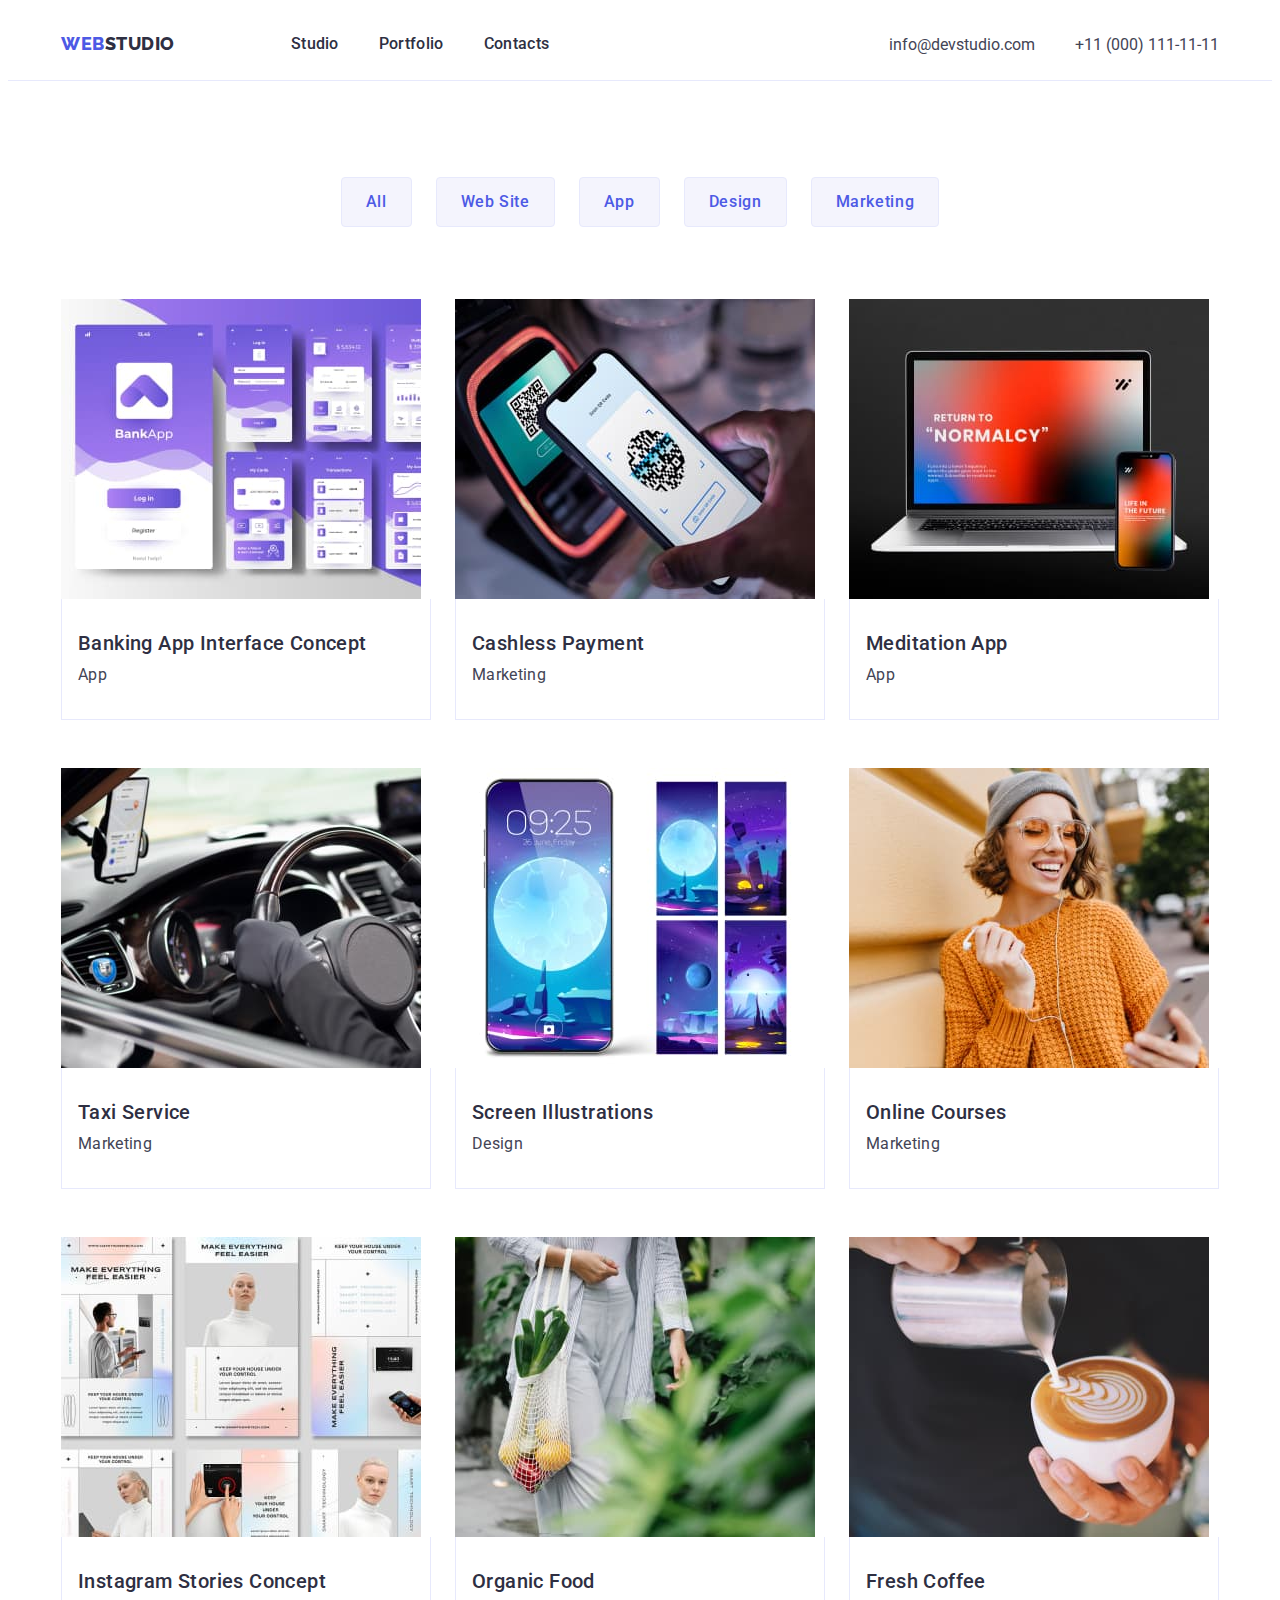
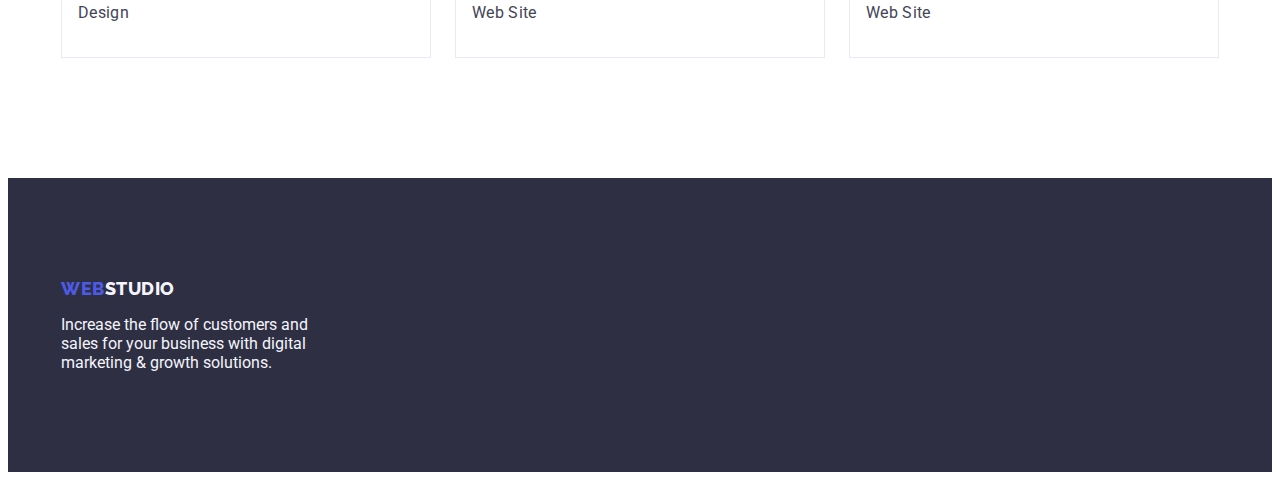
==== portfolio.html @ 4bffc785 "Initial commit" ====
<!DOCTYPE html>
<html lang="en">
  <head>
    <meta charset="UTF-8" />
    <meta name="viewport" content="width=device-width, initial-scale=1.0" />
    <title>Portfolio</title>
    <link
      rel="stylesheet"
      href="https://cdnjs.cloudflare.com/ajax/libs/modern-normalize/2.0.0/modern-normalize.min.css"
      integrity="sha512-4xo8blKMVCiXpTaLzQSLSw3KFOVPWhm/TRtuPVc4WG6kUgjH6J03IBuG7JZPkcWMxJ5huwaBpOpnwYElP/m6wg=="
      crossorigin="anonymous"
      referrerpolicy="no-referrer"
    />
    <link rel="preconnect" href="https://fonts.googleapis.com" />
    <link rel="preconnect" href="https://fonts.gstatic.com" crossorigin />
    <link
      href="https://fonts.googleapis.com/css2?family=Raleway:wght@800&family=Roboto:wght@400;500;700;900&display=swap"
      rel="stylesheet"
    />
    <link rel="stylesheet" href="./css/styles.css" />
  </head>
  <body>
    <header class="border">
      <div class="header-container container">
        <nav class="flex-header">
          <a href="./index.html" class="logo link"
            >Web<span class="logo-studio-header">Studio</span></a
          >
          <ul class="list flex-header">
            <li>
              <a href="./index.html" class="navigation link">Studio</a>
            </li>
            <li>
              <a href="./portfolio.html" class="navigation link">Portfolio</a>
            </li>
            <li><a href="" class="navigation link">Contacts</a></li>
          </ul>
        </nav>
        <address class="address">
          <ul class="list flex-header">
            <li>
              <a href="mailto:info@devstudio.com" class="link-address link"
                >info@devstudio.com</a
              >
            </li>
            <li>
              <a href="tel:+110001111111" class="link-address link"
                >+11 (000) 111-11-11</a
              >
            </li>
          </ul>
        </address>
      </div>
    </header>

    <main>
      <section class="projects">
        <div class="container">
          <h1 class="visually-hidden">Portfolio</h1>
          <!-- Navigation`s buttons -->
          <ul class="list btn-nav-flex">
            <li><button type="button" class="button-portfolio">All</button></li>
            <li>
              <button type="button" class="button-portfolio">Web Site</button>
            </li>
            <li><button type="button" class="button-portfolio">App</button></li>
            <li>
              <button type="button" class="button-portfolio">Design</button>
            </li>
            <li>
              <button type="button" class="button-portfolio">Marketing</button>
            </li>
          </ul>
          <ul class="list projects-flex">
            <li class="projects-list-item">
              <a href="" class="link"
                ><img
                  src="./images/bankimg.jpg"
                  alt="Interface of application"
                  width="360"
                />
                <div class="projects-item-container">
                  <h2 class="header-feature projects-item-caption">
                    Banking App Interface Concept
                  </h2>
                  <p class="text-portfolio">App</p>
                </div></a
              >
            </li>
            <li class="projects-list-item">
              <a href="" class="link"
                ><img
                  src="./images/payment_img.jpg"
                  alt="Payment by phone"
                  width="360"
                />
                <div class="projects-item-container">
                  <h2 class="header-feature projects-item-caption">
                    Cashless Payment
                  </h2>
                  <p class="text-portfolio">Marketing</p>
                </div></a
              >
            </li>
            <li class="projects-list-item">
              <a href="" class="link"
                ><img
                  src="./images/meditation.jpg"
                  alt="Application on desktop compu
              ter and phone"
                  width="360"
                />
                <div class="projects-item-container">
                  <h2 class="header-feature projects-item-caption">
                    Meditation App
                  </h2>
                  <p class="text-portfolio">App</p>
                </div></a
              >
            </li>
            <li class="projects-list-item">
              <a href="" class="link">
                <img
                  src="./images/taxi.jpg"
                  alt="Taxi driver with application"
                  width="360"
                />
                <div class="projects-item-container">
                  <h2 class="header-feature projects-item-caption">
                    Taxi Service
                  </h2>
                  <p class="text-portfolio">Marketing</p>
                </div></a
              >
            </li>
            <li class="projects-list-item">
              <a href="" class="link"
                ><img
                  src="./images/illustration.jpg"
                  alt="Exempels of screen design"
                  width="360"
                />
                <div class="projects-item-container">
                  <h2 class="header-feature projects-item-caption">
                    Screen Illustrations
                  </h2>
                  <p class="text-portfolio">Design</p>
                </div></a
              >
            </li>
            <li class="projects-list-item">
              <a href="" class="link">
                <img
                  src="./images/courses.jpg"
                  alt="Girl is listening courses"
                  width="360"
                />
                <div class="projects-item-container">
                  <h2 class="header-feature projects-item-caption">
                    Online Courses
                  </h2>
                  <p class="text-portfolio">Marketing</p>
                </div></a
              >
            </li>
            <li class="projects-list-item">
              <a href="" class="link">
                <img
                  src="./images/stories.jpg"
                  alt="Exempels of Instagram stories design"
                  width="360"
                />
                <div class="projects-item-container">
                  <h2 class="header-feature projects-item-caption">
                    Instagram Stories Concept
                  </h2>
                  <p class="text-portfolio">Design</p>
                </div></a
              >
            </li>
            <li class="projects-list-item">
              <a href="" class="link"
                ><img
                  src="./images/organic.jpg"
                  alt="Women with bag of organic food"
                  width="360"
                />
                <div class="projects-item-container">
                  <h2 class="header-feature projects-item-caption">
                    Organic Food
                  </h2>
                  <p class="text-portfolio">Web Site</p>
                </div></a
              >
            </li>
            <li class="projects-list-item">
              <a href="" class="link">
                <img
                  src="./images/coffee.jpg"
                  alt="Proccese of making cappuccino"
                  width="360"
                />
                <div class="projects-item-container">
                  <h2 class="header-feature projects-item-caption">
                    Fresh Coffee
                  </h2>
                  <p class="text-portfolio">Web Site</p>
                </div></a
              >
            </li>
          </ul>
        </div>
      </section>
    </main>

    <footer class="footer">
      <div class="container">
        <a href="./index.html" class="logo link footer-logo"
          >Web<span class="logo-studio">Studio</span></a
        >
        <p class="text-footer">
          Increase the flow of customers and sales for your business with
          digital marketing & growth solutions.
        </p>
      </div>
    </footer>
  </body>
</html>
---- css/styles.css ----
/* Змінні */
:root {
  --slate: #434455;
  --navyblue: #2e2f42;
  --iris: #4d5ae5;
  --white: #fff;
  --cloud: #f4f4fd;
  --ocean: #404bbf;
  --cornflower: #e7e9fc;
}

/* Базові */
body {
  font-family: "Roboto", sans-serif;
  color: var(--slate);
  background: var(--white);
}
.link {
  text-decoration: none;
}
.list {
  list-style: none;
}
img {
  display: block;
  max-width: 100%;
}
h1,
h2,
h3,
p,
ul {
  margin: 0;
}
ul {
  padding: 0;
}
.container {
  max-width: 1158px;
  margin: 0 auto;
  padding-left: 15px;
  padding-right: 15px;
}

.visually-hidden {
  position: absolute;
  width: 1px;
  height: 1px;
  margin: -1px;
  border: 0;
  padding: 0;
  white-space: nowrap;
  clip-path: inset(100%);
  clip: rect(0 0 0 0);
  overflow: hidden;
}

/* Header */
.border {
  border-bottom: 1px solid var(--cornflower);
}
.flex-header {
  display: flex;
  align-items: center;
  gap: 40px;
}
.header-container {
  display: flex;
  align-items: baseline;
  justify-content: space-between;
}
.logo {
  font-family: Raleway, sans-serif;
  font-size: 18px;
  font-weight: 800;
  line-height: 1.17;
  letter-spacing: 0.03em;
  text-transform: uppercase;
  color: var(--iris);
  margin-right: 76px;
}

.logo-studio-header {
  color: var(--navyblue);
}

.navigation {
  display: block;
  font-weight: 500;
  font-size: 16px;
  line-height: 1.5;
  letter-spacing: 0.02em;
  color: var(--navyblue);
  text-decoration: none;
  padding: 24px 0;
}
.navigation:hover,
.navigation:focus {
  color: var(--ocean);
}
.address {
  font-style: normal;
}
.link-address {
  color: var(--slate);
}
.link-address:hover,
.link-address:focus {
  color: var(--ocean);
}

/* Hero */

.hero {
  background: var(--navyblue);
  text-align: center;
  padding: 188px 0;
}
.hero-header {
  color: var(--white);

  font-size: 56px;
  font-weight: 700;
  line-height: 1.07;
  letter-spacing: 0.02em;
  margin-bottom: 48px;
  max-width: 496px;
  margin-left: auto;
  margin-right: auto;
}
.hero-button {
  display: block;
  min-width: 169px;
  height: 56px;
  border: none;
  color: var(--white);
  letter-spacing: 0.04em;
  background: var(--iris);
  font-family: "Roboto", sans-serif;
  font-weight: 500;
  font-size: 16px;
  line-height: 1.5;
  cursor: pointer;
  border-radius: 4px;
  box-shadow: 0px 4px 4px 0px rgba(0, 0, 0, 0.15);
  padding: 16px 32px;
  margin: 0 auto;
}
.hero-button:hover,
.hero-button:focus {
  background-color: var(--ocean);
}

/* Features */
.features {
  padding: 120px 0;
}
.features-flex {
  display: flex;
  gap: 24px;
  justify-content: space-between;
}
.features-list-item {
  flex-basis: calc((100% - 72px) / 4);
}
.header-second {
  text-align: center;
  font-size: 36px;
  font-weight: 700;
  line-height: 1.11;
  letter-spacing: 0.72px;
  text-transform: capitalize;
  color: var(--navyblue);
}
.header-feature {
  font-weight: 500;
  line-height: 1.2;
  font-size: 20px;
  letter-spacing: 0.02em;
  color: var(--navyblue);
}
.header-feature.list-item {
  margin-bottom: 8px;
}

.text {
  color: var(--slate);
  line-height: 1.5;
  letter-spacing: 0.02em;
}
/* Occupation */
.occupation-wrap {
  padding-bottom: 120px;
}
.header-second.occupation {
  margin-bottom: 72px;
}
.list.occupation-flex {
  display: flex;
  gap: 24px;
}
.occupation-flex {
  flex-basis: calc((100%-48px) / 3);
}
/* Team */
.team-flex {
  display: flex;
  gap: 24px;
  flex-basis: calc((100%-72px) / 4);
}
.team {
  background: var(--cloud);
  padding-bottom: 120px;
  padding-top: 120px;
}
.team-header {
  margin-bottom: 72px;
}
.team-point {
  background-color: var(--white);
  text-align: center;
  border-radius: 0px 0px 4px 4px;
}
.team-item-container {
  padding: 32px 0;
}
.header-feature.team-item {
  margin-bottom: 8px;
}

/* Footer */
.logo-studio {
  color: var(--cloud);
}
.footer {
  background: var(--navyblue);
  padding: 100px 0;
}
.footer-logo {
  display: inline-block;
  margin-bottom: 16px;
}
.text-footer {
  color: var(--cloud);
  max-width: 264px;
}

/* Second page portfolio */
.projects {
  padding: 96px 0 120px 0;
}
.btn-nav-flex {
  display: flex;
  justify-content: center;
  gap: 24px;
  flex-basis: calc((100%-120px) / 5);
  margin-bottom: 72px;
}
.button-portfolio {
  color: var(--iris);
  text-align: center;
  font-weight: 500;
  letter-spacing: 0.04em;
  background: var(--cloud);
  font-family: "Roboto", sans-serif;
  font-size: 16px;
  line-height: 1.5;
  cursor: pointer;
  padding: 12px 24px;
  border: 1px solid var(--cornflower);
  border-radius: 4px;
}

.button-portfolio:hover,
.button-portfolio:focus,
.button-portfolio:active {
  color: var(--white);
  background: var(--ocean);
  border: 1px solid transparent;
}
.projects-flex {
  display: flex;
  flex-wrap: wrap;
  row-gap: 48px;
  column-gap: 24px;
}
.projects-list-item {
  width: calc((100% - 48px) / 3);
}
.projects-item-container {
  padding: 32px 16px;
  border: 1px solid var(--cornflower);
  border-top: none;
}
.projects-item-caption {
  margin-bottom: 8px;
}
.text-portfolio {
  font-size: 16px;
  line-height: 1.5;
  letter-spacing: 0.02em;
  color: var(--slate);
}
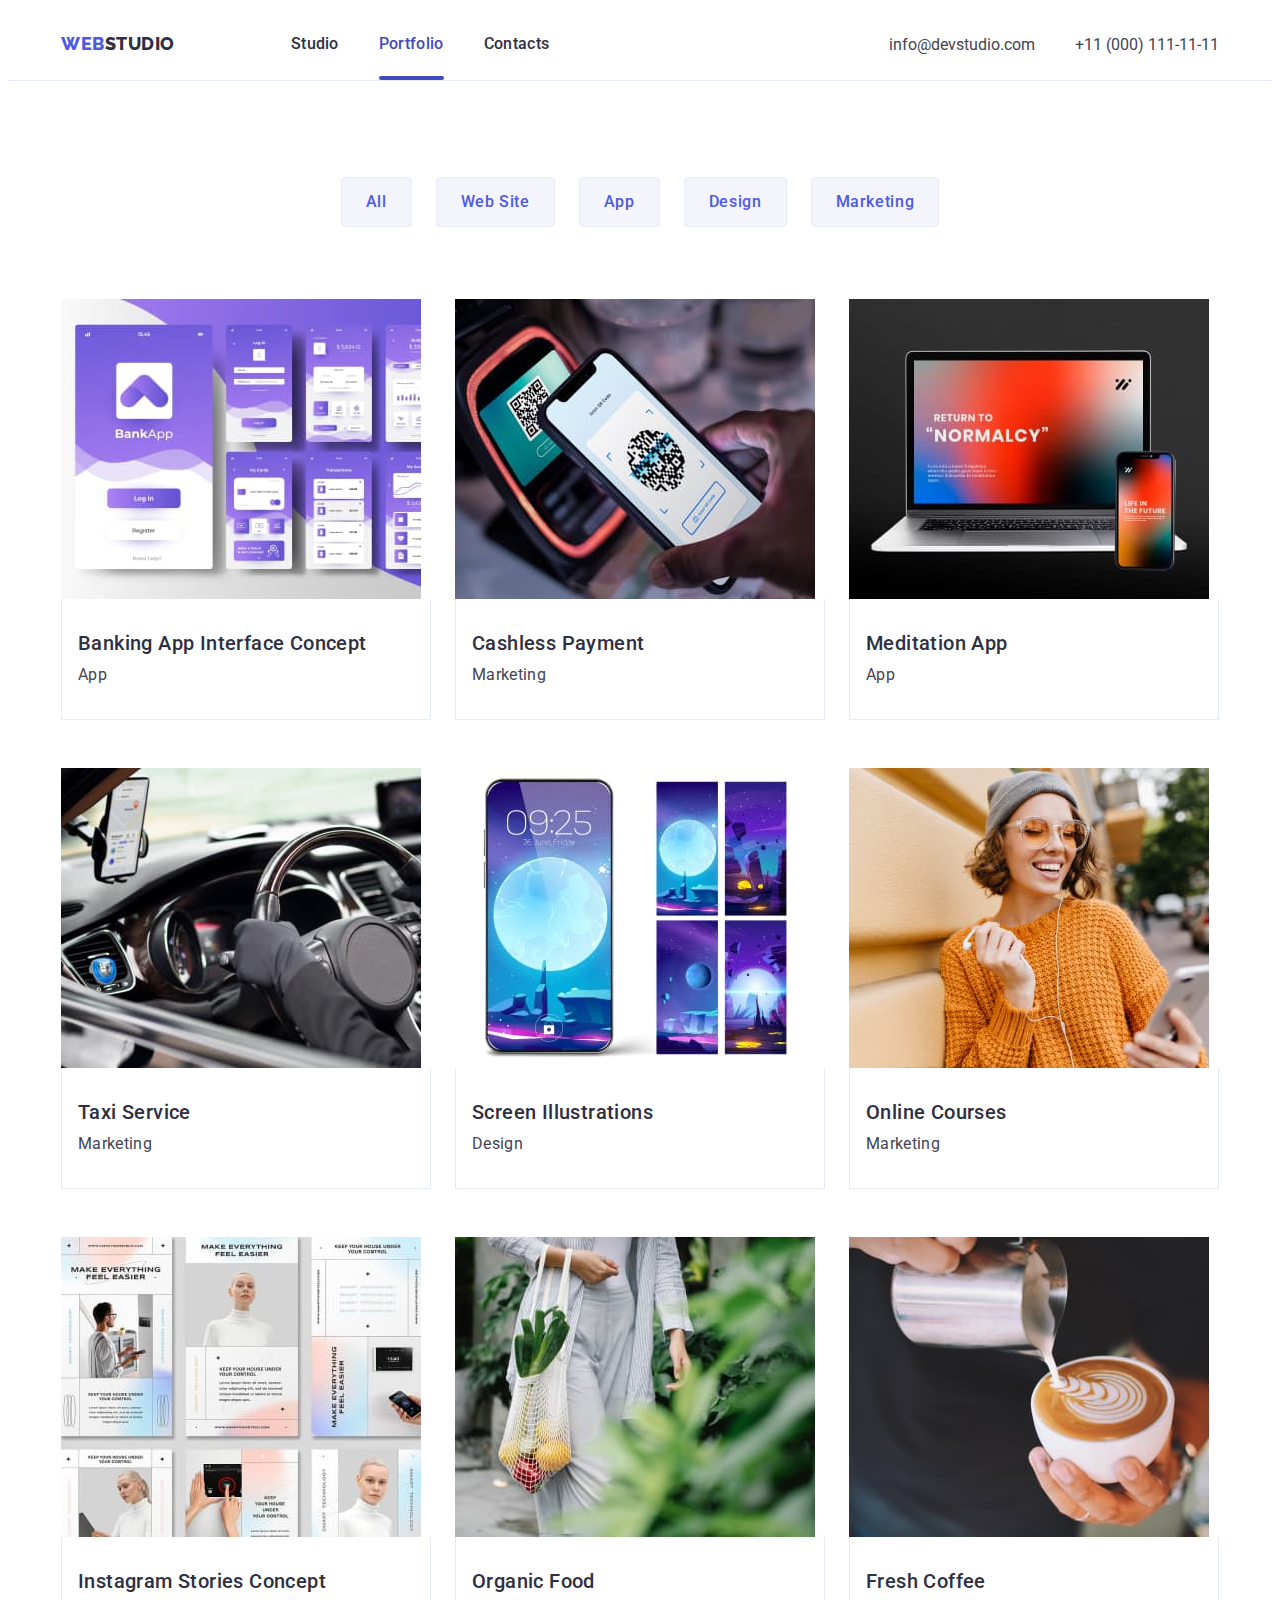
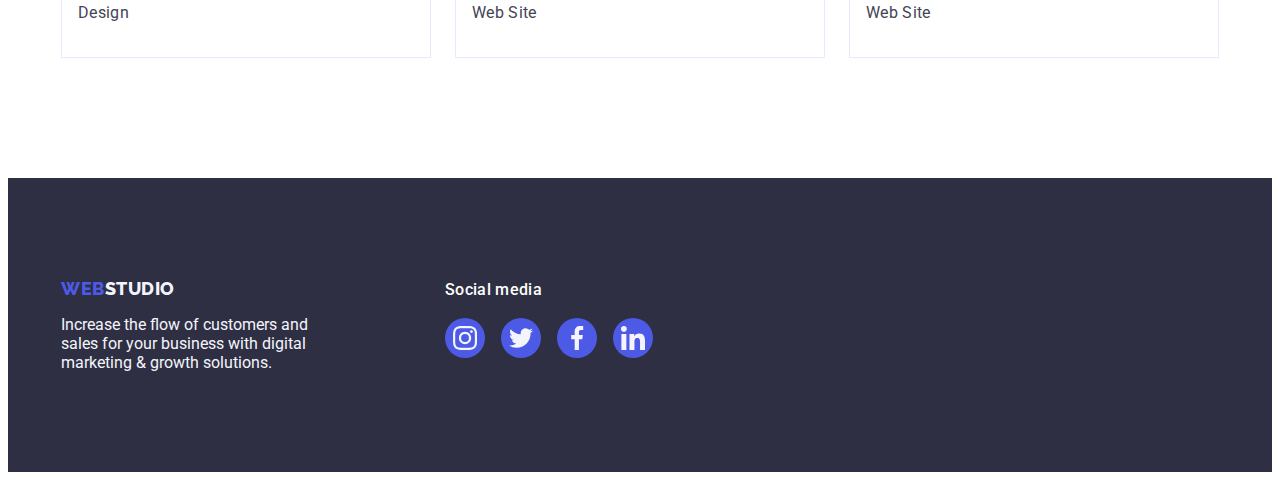
==== commit c24def02: "finished studio" ====
--- a/portfolio.html
+++ b/portfolio.html
@@ -31,7 +31,9 @@
               <a href="./index.html" class="navigation link">Studio</a>
             </li>
             <li>
-              <a href="./portfolio.html" class="navigation link">Portfolio</a>
+              <a href="./portfolio.html" class="navigation link current"
+                >Portfolio</a
+              >
             </li>
             <li><a href="" class="navigation link">Contacts</a></li>
           </ul>
@@ -214,14 +216,42 @@
     </main>
 
     <footer class="footer">
-      <div class="container">
-        <a href="./index.html" class="logo link footer-logo"
-          >Web<span class="logo-studio">Studio</span></a
-        >
-        <p class="text-footer">
-          Increase the flow of customers and sales for your business with
-          digital marketing & growth solutions.
-        </p>
+      <div class="container footer-container">
+        <div class="container-logo-footer">
+          <a href="./index.html" class="logo link footer-logo"
+            >Web<span class="logo-studio">Studio</span></a
+          >
+          <p class="text-footer">
+            Increase the flow of customers and sales for your business with
+            digital marketing & growth solutions.
+          </p>
+        </div>
+
+        <div class="social-links-container">
+          <b class="social-links">Social media</b>
+          <ul class="social-links-list list">
+            <li class="social-links-item">
+              <svg class="social-list-icons">
+                <use href="./images/icons.svg#icon-instagram"></use>
+              </svg>
+            </li>
+            <li class="social-links-item">
+              <svg class="social-list-icons">
+                <use href="./images/icons.svg#icon-twitter"></use>
+              </svg>
+            </li>
+            <li class="social-links-item">
+              <svg class="social-list-icons">
+                <use href="./images/icons.svg#icon-facebook"></use>
+              </svg>
+            </li>
+            <li class="social-links-item">
+              <svg class="social-list-icons">
+                <use href="./images/icons.svg#icon-linkedin"></use>
+              </svg>
+            </li>
+          </ul>
+        </div>
       </div>
     </footer>
   </body>
--- a/css/styles.css
+++ b/css/styles.css
@@ -7,6 +7,7 @@
   --cloud: #f4f4fd;
   --ocean: #404bbf;
   --cornflower: #e7e9fc;
+  --light-slate: #8e8f99;
 }
 
 /* Базові */
@@ -85,7 +86,7 @@
 }
 
 .navigation {
-  display: block;
+  display: inline-block;
   font-weight: 500;
   font-size: 16px;
   line-height: 1.5;
@@ -98,6 +99,21 @@
 .navigation:focus {
   color: var(--ocean);
 }
+.current {
+  color: var(--ocean);
+  position: relative;
+}
+.current::after {
+  content: "";
+  display: block;
+  border-radius: 2px;
+  background-color: var(--ocean);
+  height: 4px;
+  position: absolute;
+  bottom: 0px;
+  left: 0;
+  right: 0;
+}
 .address {
   font-style: normal;
 }
@@ -113,6 +129,12 @@
 
 .hero {
   background: var(--navyblue);
+  background-image: linear-gradient(
+      rgba(46, 47, 66, 0.7),
+      rgba(46, 47, 66, 0.7)
+    ),
+    url(../images/hero-bg.jpg);
+  background-repeat: no-repeat;
   text-align: center;
   padding: 188px 0;
 }
@@ -188,6 +210,17 @@
   line-height: 1.5;
   letter-spacing: 0.02em;
 }
+.icons-features {
+  width: 64px;
+  height: 64px;
+}
+.icons-fetures-container {
+  height: 112px;
+  background-color: var(--cloud);
+  border-radius: 4px;
+  padding: 24px 100px;
+  margin-bottom: 8px;
+}
 /* Occupation */
 .occupation-wrap {
   padding-bottom: 120px;
@@ -227,8 +260,59 @@
 .header-feature.team-item {
   margin-bottom: 8px;
 }
+.team-inside-list {
+  display: flex;
+  gap: 24px;
+  margin-top: 8px;
+  justify-content: center;
+}
+.team-inside-item {
+  background-color: var(--iris);
+  border-radius: 50%;
+  width: 40px;
+  height: 40px;
+  position: relative;
+}
+.team-list-icons {
+  width: 16px;
+  height: 16px;
+  fill: var(--cloud);
+  position: absolute;
+  top: 50%;
+  left: 50%;
+  translate: -50% -50%;
+}
+
+/* Customers */
+.customers-container {
+  padding: 120px 156px;
+  background-color: var(--white);
+}
+.header-customers {
+  margin-bottom: 72px;
+}
+.customer-list {
+  display: flex;
+  justify-content: center;
+  gap: 24px;
+}
+.customers-list-item {
+  flex-basis: calc((100% - 5 * 24px) / 6);
+  padding: 16px 32px;
+  border-radius: 4px;
+  border: 1px solid var(--light-slate);
+}
+.customers-item-icon {
+  width: 104px;
+  height: 56px;
+  fill: var(--light-slate);
+}
 
 /* Footer */
+.footer-container {
+  display: flex;
+  gap: 120px;
+}
 .logo-studio {
   color: var(--cloud);
 }
@@ -245,6 +329,33 @@
   max-width: 264px;
 }
 
+.social-links {
+  font-weight: 500;
+  line-height: 1.5;
+  letter-spacing: 0.02em;
+  color: var(--white);
+}
+.social-links-list {
+  display: flex;
+  gap: 16px;
+  margin-top: 16px;
+}
+.social-links-item {
+  width: 40px;
+  height: 40px;
+  background-color: var(--iris);
+  border-radius: 50%;
+  position: relative;
+}
+.social-list-icons {
+  height: 24px;
+  width: 24px;
+  fill: var(--cloud);
+  position: absolute;
+  top: 50%;
+  left: 50%;
+  translate: -50% -50%;
+}
 /* Second page portfolio */
 .projects {
   padding: 96px 0 120px 0;
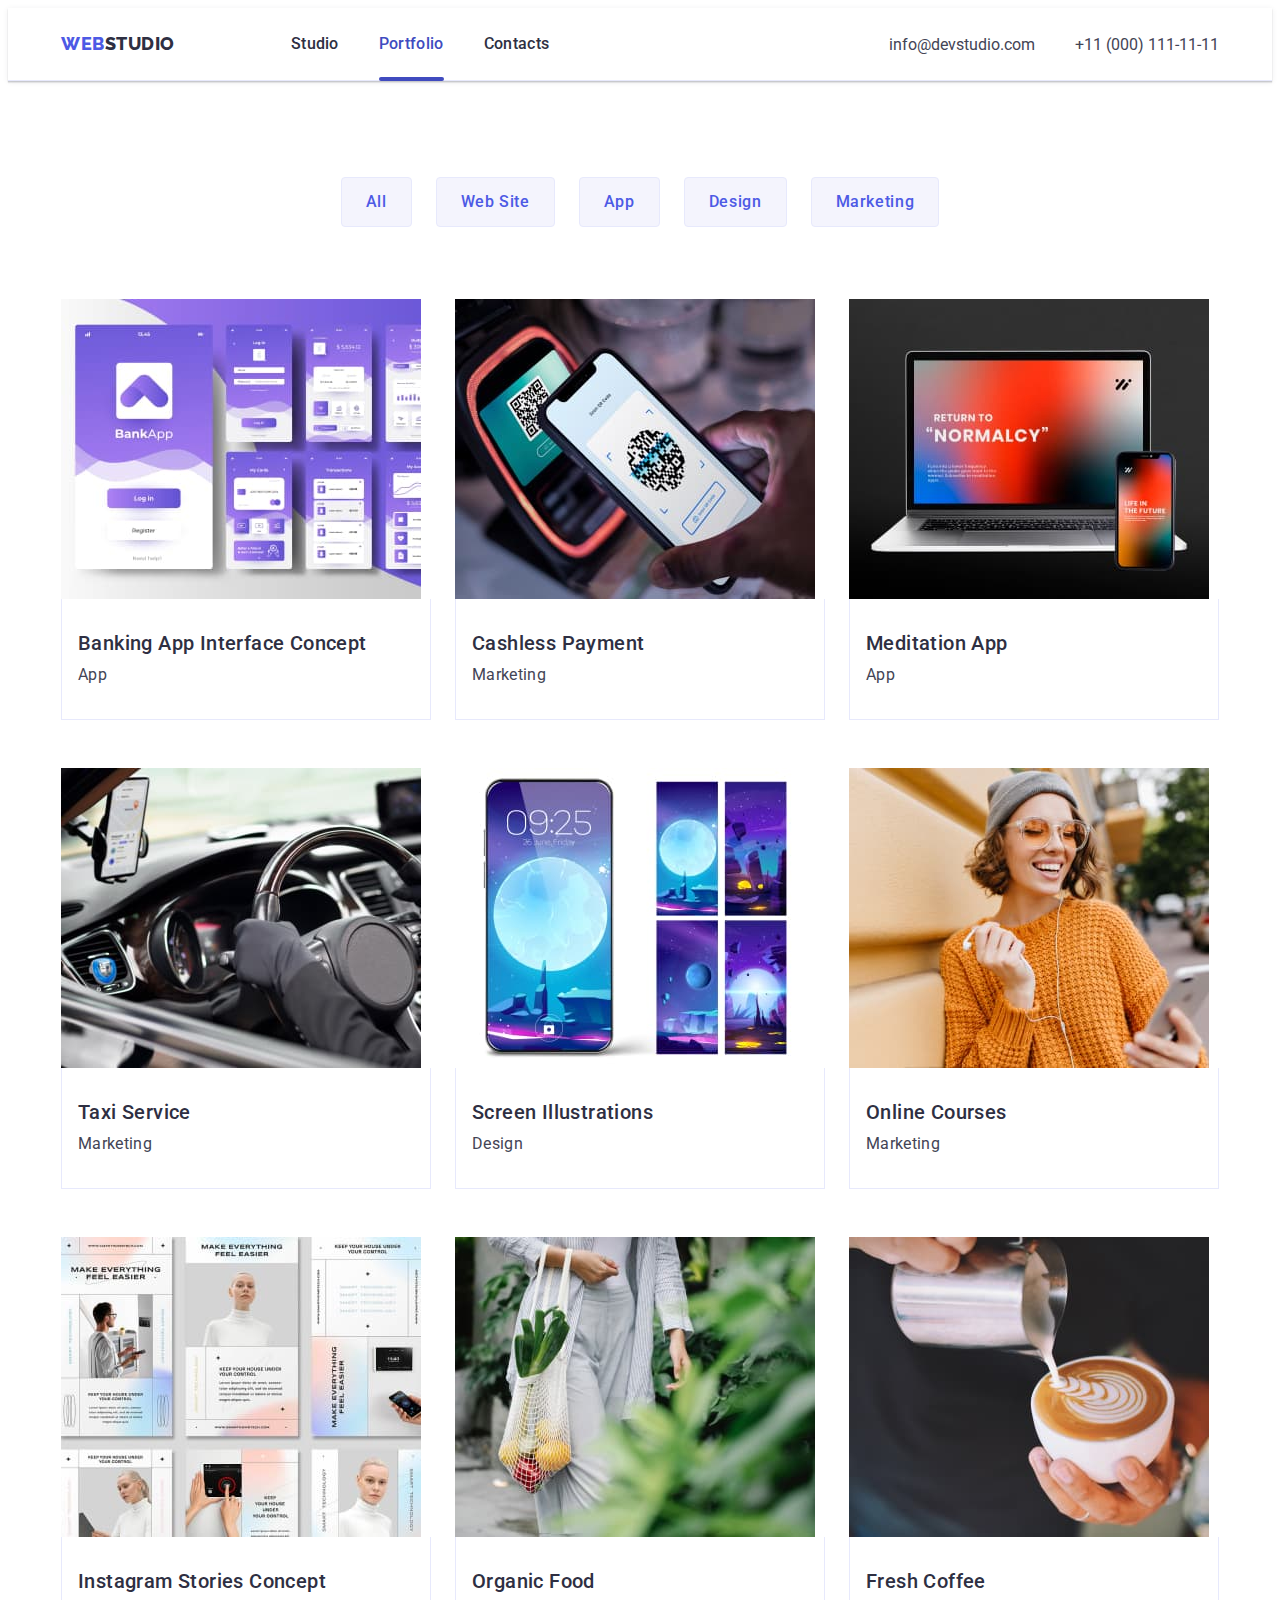
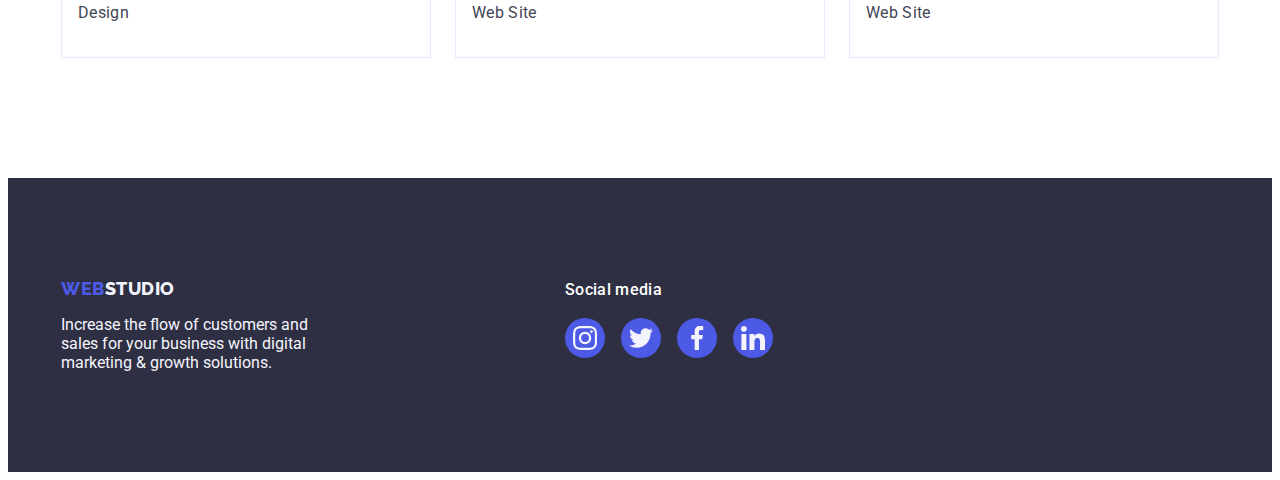
==== commit fe893107: "fixed 1.1" ====
--- a/portfolio.html
+++ b/portfolio.html
@@ -72,15 +72,25 @@
             <li>
               <button type="button" class="button-portfolio">Marketing</button>
             </li>
+
+            <!-- Plojects list -->
           </ul>
           <ul class="list projects-flex">
             <li class="projects-list-item">
-              <a href="" class="link"
-                ><img
-                  src="./images/bankimg.jpg"
-                  alt="Interface of application"
-                  width="360"
-                />
+              <a href="" class="link projects-list-link">
+                <div class="card-wrapper">
+                  <img
+                    src="./images/bankimg.jpg"
+                    alt="Interface of application"
+                    width="360"
+                  />
+
+                  <p class="card-cover-text">
+                    14 Stylish and User-Friendly App Design Concepts · Task
+                    Manager App · Calorie Tracker App · Exotic Fruit Ecommerce
+                    App · Cloud Storage App
+                  </p>
+                </div>
                 <div class="projects-item-container">
                   <h2 class="header-feature projects-item-caption">
                     Banking App Interface Concept
@@ -90,12 +100,20 @@
               >
             </li>
             <li class="projects-list-item">
-              <a href="" class="link"
-                ><img
-                  src="./images/payment_img.jpg"
-                  alt="Payment by phone"
-                  width="360"
-                />
+              <a href="" class="link projects-list-link"
+                ><div class="card-wrapper">
+                  <img
+                    src="./images/payment_img.jpg"
+                    alt="Payment by phone"
+                    width="360"
+                  />
+
+                  <p class="card-cover-text">
+                    14 Stylish and User-Friendly App Design Concepts · Task
+                    Manager App · Calorie Tracker App · Exotic Fruit Ecommerce
+                    App · Cloud Storage App
+                  </p>
+                </div>
                 <div class="projects-item-container">
                   <h2 class="header-feature projects-item-caption">
                     Cashless Payment
@@ -105,13 +123,21 @@
               >
             </li>
             <li class="projects-list-item">
-              <a href="" class="link"
-                ><img
-                  src="./images/meditation.jpg"
-                  alt="Application on desktop compu
-              ter and phone"
-                  width="360"
-                />
+              <a href="" class="link projects-list-link"
+                ><div class="card-wrapper">
+                  <img
+                    src="./images/meditation.jpg"
+                    alt="Application on desktop compu
+                                ter and phone"
+                    width="360"
+                  />
+
+                  <p class="card-cover-text">
+                    14 Stylish and User-Friendly App Design Concepts · Task
+                    Manager App · Calorie Tracker App · Exotic Fruit Ecommerce
+                    App · Cloud Storage App
+                  </p>
+                </div>
                 <div class="projects-item-container">
                   <h2 class="header-feature projects-item-caption">
                     Meditation App
@@ -121,12 +147,20 @@
               >
             </li>
             <li class="projects-list-item">
-              <a href="" class="link">
-                <img
-                  src="./images/taxi.jpg"
-                  alt="Taxi driver with application"
-                  width="360"
-                />
+              <a href="" class="link projects-list-link">
+                <div class="card-wrapper">
+                  <img
+                    src="./images/taxi.jpg"
+                    alt="Taxi driver with application"
+                    width="360"
+                  />
+
+                  <p class="card-cover-text">
+                    14 Stylish and User-Friendly App Design Concepts · Task
+                    Manager App · Calorie Tracker App · Exotic Fruit Ecommerce
+                    App · Cloud Storage App
+                  </p>
+                </div>
                 <div class="projects-item-container">
                   <h2 class="header-feature projects-item-caption">
                     Taxi Service
@@ -136,12 +170,20 @@
               >
             </li>
             <li class="projects-list-item">
-              <a href="" class="link"
-                ><img
-                  src="./images/illustration.jpg"
-                  alt="Exempels of screen design"
-                  width="360"
-                />
+              <a href="" class="link projects-list-link"
+                ><div class="card-wrapper">
+                  <img
+                    src="./images/illustration.jpg"
+                    alt="Exempels of screen design"
+                    width="360"
+                  />
+
+                  <p class="card-cover-text">
+                    14 Stylish and User-Friendly App Design Concepts · Task
+                    Manager App · Calorie Tracker App · Exotic Fruit Ecommerce
+                    App · Cloud Storage App
+                  </p>
+                </div>
                 <div class="projects-item-container">
                   <h2 class="header-feature projects-item-caption">
                     Screen Illustrations
@@ -151,12 +193,20 @@
               >
             </li>
             <li class="projects-list-item">
-              <a href="" class="link">
-                <img
-                  src="./images/courses.jpg"
-                  alt="Girl is listening courses"
-                  width="360"
-                />
+              <a href="" class="link projects-list-link">
+                <div class="card-wrapper">
+                  <img
+                    src="./images/courses.jpg"
+                    alt="Girl is listening courses"
+                    width="360"
+                  />
+
+                  <p class="card-cover-text">
+                    14 Stylish and User-Friendly App Design Concepts · Task
+                    Manager App · Calorie Tracker App · Exotic Fruit Ecommerce
+                    App · Cloud Storage App
+                  </p>
+                </div>
                 <div class="projects-item-container">
                   <h2 class="header-feature projects-item-caption">
                     Online Courses
@@ -166,12 +216,20 @@
               >
             </li>
             <li class="projects-list-item">
-              <a href="" class="link">
-                <img
-                  src="./images/stories.jpg"
-                  alt="Exempels of Instagram stories design"
-                  width="360"
-                />
+              <a href="" class="link projects-list-link">
+                <div class="card-wrapper">
+                  <img
+                    src="./images/stories.jpg"
+                    alt="Exempels of Instagram stories design"
+                    width="360"
+                  />
+
+                  <p class="card-cover-text">
+                    14 Stylish and User-Friendly App Design Concepts · Task
+                    Manager App · Calorie Tracker App · Exotic Fruit Ecommerce
+                    App · Cloud Storage App
+                  </p>
+                </div>
                 <div class="projects-item-container">
                   <h2 class="header-feature projects-item-caption">
                     Instagram Stories Concept
@@ -181,12 +239,20 @@
               >
             </li>
             <li class="projects-list-item">
-              <a href="" class="link"
-                ><img
-                  src="./images/organic.jpg"
-                  alt="Women with bag of organic food"
-                  width="360"
-                />
+              <a href="" class="link projects-list-link"
+                ><div class="card-wrapper">
+                  <img
+                    src="./images/organic.jpg"
+                    alt="Women with bag of organic food"
+                    width="360"
+                  />
+
+                  <p class="card-cover-text">
+                    14 Stylish and User-Friendly App Design Concepts · Task
+                    Manager App · Calorie Tracker App · Exotic Fruit Ecommerce
+                    App · Cloud Storage App
+                  </p>
+                </div>
                 <div class="projects-item-container">
                   <h2 class="header-feature projects-item-caption">
                     Organic Food
@@ -196,12 +262,20 @@
               >
             </li>
             <li class="projects-list-item">
-              <a href="" class="link">
-                <img
-                  src="./images/coffee.jpg"
-                  alt="Proccese of making cappuccino"
-                  width="360"
-                />
+              <a href="" class="link projects-list-link">
+                <div class="card-wrapper">
+                  <img
+                    src="./images/coffee.jpg"
+                    alt="Proccese of making cappuccino"
+                    width="360"
+                  />
+
+                  <p class="card-cover-text">
+                    14 Stylish and User-Friendly App Design Concepts · Task
+                    Manager App · Calorie Tracker App · Exotic Fruit Ecommerce
+                    App · Cloud Storage App
+                  </p>
+                </div>
                 <div class="projects-item-container">
                   <h2 class="header-feature projects-item-caption">
                     Fresh Coffee
@@ -228,27 +302,35 @@
         </div>
 
         <div class="social-links-container">
-          <b class="social-links">Social media</b>
+          <p class="social-links">Social media</p>
           <ul class="social-links-list list">
             <li class="social-links-item">
-              <svg class="social-list-icons">
-                <use href="./images/icons.svg#icon-instagram"></use>
-              </svg>
+              <a href="" class="link footer-social-link">
+                <svg class="social-list-icons" width="24" height="24">
+                  <use href="./images/icons.svg#icon-instagram"></use>
+                </svg>
+              </a>
             </li>
             <li class="social-links-item">
-              <svg class="social-list-icons">
-                <use href="./images/icons.svg#icon-twitter"></use>
-              </svg>
+              <a href="" class="link footer-social-link">
+                <svg class="social-list-icons" width="24" height="24">
+                  <use href="./images/icons.svg#icon-twitter"></use>
+                </svg>
+              </a>
             </li>
             <li class="social-links-item">
-              <svg class="social-list-icons">
-                <use href="./images/icons.svg#icon-facebook"></use>
-              </svg>
+              <a href="" class="link footer-social-link">
+                <svg class="social-list-icons" width="24" height="24">
+                  <use href="./images/icons.svg#icon-facebook"></use>
+                </svg>
+              </a>
             </li>
             <li class="social-links-item">
-              <svg class="social-list-icons">
-                <use href="./images/icons.svg#icon-linkedin"></use>
-              </svg>
+              <a href="" class="link footer-social-link">
+                <svg class="social-list-icons" width="24" height="24">
+                  <use href="./images/icons.svg#icon-linkedin"></use>
+                </svg>
+              </a>
             </li>
           </ul>
         </div>
--- a/css/styles.css
+++ b/css/styles.css
@@ -8,6 +8,9 @@
   --ocean: #404bbf;
   --cornflower: #e7e9fc;
   --light-slate: #8e8f99;
+  --navyblue-modal: rgba(46, 47, 66, 0.4);
+  --dairy: #fcfcfc;
+  --green: #31d0aa;
 }
 
 /* Базові */
@@ -59,6 +62,8 @@
 /* Header */
 .border {
   border-bottom: 1px solid var(--cornflower);
+  box-shadow: 0px 2px 1px rgba(46, 47, 66, 0.08),
+    0px 1px 1px rgba(46, 47, 66, 0.16), 0px 1px 6px rgba(46, 47, 66, 0.08);
 }
 .flex-header {
   display: flex;
@@ -94,6 +99,7 @@
   color: var(--navyblue);
   text-decoration: none;
   padding: 24px 0;
+  transition: color 250ms cubic-bezier(0.4, 0, 0.2, 1);
 }
 .navigation:hover,
 .navigation:focus {
@@ -110,14 +116,15 @@
   background-color: var(--ocean);
   height: 4px;
   position: absolute;
-  bottom: 0px;
   left: 0;
   right: 0;
+  bottom: -1px;
 }
 .address {
   font-style: normal;
 }
 .link-address {
+  transition: color 250ms cubic-bezier(0.4, 0, 0.2, 1);
   color: var(--slate);
 }
 .link-address:hover,
@@ -137,6 +144,9 @@
   background-repeat: no-repeat;
   text-align: center;
   padding: 188px 0;
+  max-width: 1440px;
+  background-position: center;
+  background-size: cover;
 }
 .hero-header {
   color: var(--white);
@@ -167,6 +177,7 @@
   box-shadow: 0px 4px 4px 0px rgba(0, 0, 0, 0.15);
   padding: 16px 32px;
   margin: 0 auto;
+  transition: background-color 250ms cubic-bezier(0.4, 0, 0.2, 1);
 }
 .hero-button:hover,
 .hero-button:focus {
@@ -190,7 +201,7 @@
   font-size: 36px;
   font-weight: 700;
   line-height: 1.11;
-  letter-spacing: 0.72px;
+  letter-spacing: 0.02em;
   text-transform: capitalize;
   color: var(--navyblue);
 }
@@ -210,16 +221,16 @@
   line-height: 1.5;
   letter-spacing: 0.02em;
 }
-.icons-features {
-  width: 64px;
-  height: 64px;
-}
+
 .icons-fetures-container {
   height: 112px;
   background-color: var(--cloud);
   border-radius: 4px;
   padding: 24px 100px;
   margin-bottom: 8px;
+  display: flex;
+  justify-content: center;
+  align-items: center;
 }
 /* Occupation */
 .occupation-wrap {
@@ -235,7 +246,9 @@
 .occupation-flex {
   flex-basis: calc((100%-48px) / 3);
 }
+
 /* Team */
+
 .team-flex {
   display: flex;
   gap: 24px;
@@ -253,7 +266,15 @@
   background-color: var(--white);
   text-align: center;
   border-radius: 0px 0px 4px 4px;
-}
+  box-shadow: 0px 2px 1px 0px rgba(46, 47, 66, 0.08),
+    0px 1px 1px 0px rgba(46, 47, 66, 0.16),
+    0px 1px 6px 0px rgba(46, 47, 66, 0.08);
+}
+.team-point:hover .team-inside-link,
+.team-point:focus .team-inside-link {
+  background-color: var(--ocean);
+}
+
 .team-item-container {
   padding: 32px 0;
 }
@@ -267,95 +288,192 @@
   justify-content: center;
 }
 .team-inside-item {
+  width: 40px;
+  height: 40px;
+}
+.team-inside-link {
+  width: 100%;
+  height: 100%;
   background-color: var(--iris);
   border-radius: 50%;
+  display: flex;
+  justify-content: center;
+  align-items: center;
+  transition: background-color 250ms cubic-bezier(0.4, 0, 0.2, 1);
+}
+.team-list-icons {
+  fill: var(--cloud);
+}
+
+/* Customers */
+.customers-container {
+  padding: 120px 0;
+  background-color: var(--white);
+}
+.header-customers {
+  margin-bottom: 72px;
+}
+.customer-list {
+  display: flex;
+  justify-content: center;
+  gap: 24px;
+}
+.customers-list-item {
+  flex-basis: calc((100% - 120px) / 6);
+  height: 88px;
+}
+.customers-list-link {
+  width: 100%;
+  height: 100%;
+  border: 1px solid var(--light-slate);
+  color: var(--light-slate);
+  border-radius: 4px;
+  padding: 16px 32px;
+  display: flex;
+  align-items: center;
+  justify-content: center;
+  color: var(--light-slate);
+  transition: border-color 250ms cubic-bezier(0.4, 0, 0.2, 1),
+    color 250ms cubic-bezier(0.4, 0, 0.2, 1);
+}
+.customers-item-icon {
+  fill: currentColor;
+}
+
+.team-inside-link:focus,
+.customers-list-link:hover {
+  border-color: var(--ocean);
+  color: var(--ocean);
+}
+
+/* Footer */
+.footer-container {
+  display: flex;
+  gap: 120px;
+  align-items: baseline;
+}
+.container-logo-footer {
+  margin-right: 120px;
+}
+.logo-studio {
+  color: var(--cloud);
+}
+.footer {
+  background: var(--navyblue);
+  padding: 100px 0;
+}
+.footer-logo {
+  display: inline-block;
+  margin-bottom: 16px;
+}
+.text-footer {
+  color: var(--cloud);
+  max-width: 264px;
+}
+
+.social-links {
+  font-weight: 500;
+  line-height: 1.5;
+  letter-spacing: 0.02em;
+  color: var(--white);
+  font-size: 16px;
+  margin-bottom: 16px;
+}
+.social-links-list {
+  display: flex;
+  gap: 16px;
+}
+.social-links-item {
   width: 40px;
   height: 40px;
-  position: relative;
-}
-.team-list-icons {
-  width: 16px;
-  height: 16px;
+}
+.footer-social-link {
+  width: 100%;
+  height: 100%;
+  background-color: var(--iris);
+  border-radius: 50%;
+  transition: background-color 250ms cubic-bezier(0.4, 0, 0.2, 1);
+  display: flex;
+  align-items: center;
+  justify-content: center;
+}
+.footer-social-link:hover,
+.footer-social-link:focus {
+  background-color: var(--green);
+}
+.social-list-icons {
   fill: var(--cloud);
+}
+
+/* Modal window */
+.backdrop {
+  position: fixed;
+  z-index: 100;
+  left: 0;
+  top: 0;
+  width: 100%;
+  height: 100%;
+  overflow: auto;
+  background-color: var(--navyblue-modal);
+  transition: opacity 250ms cubic-bezier(0.4, 0, 0.2, 1),
+    visibility 250ms cubic-bezier(0.4, 0, 0.2, 1);
+}
+.modal-window {
   position: absolute;
   top: 50%;
   left: 50%;
-  translate: -50% -50%;
-}
-
-/* Customers */
-.customers-container {
-  padding: 120px 156px;
-  background-color: var(--white);
-}
-.header-customers {
-  margin-bottom: 72px;
-}
-.customer-list {
-  display: flex;
-  justify-content: center;
-  gap: 24px;
-}
-.customers-list-item {
-  flex-basis: calc((100% - 5 * 24px) / 6);
-  padding: 16px 32px;
+  transform: translate(-50%, -50%) scale(1);
+  transition: transform 250ms cubic-bezier(0.4, 0, 0.2, 1);
+  width: 408px;
+  min-height: 584px;
   border-radius: 4px;
-  border: 1px solid var(--light-slate);
-}
-.customers-item-icon {
-  width: 104px;
-  height: 56px;
-  fill: var(--light-slate);
-}
-
-/* Footer */
-.footer-container {
-  display: flex;
-  gap: 120px;
-}
-.logo-studio {
-  color: var(--cloud);
-}
-.footer {
-  background: var(--navyblue);
-  padding: 100px 0;
-}
-.footer-logo {
-  display: inline-block;
-  margin-bottom: 16px;
-}
-.text-footer {
-  color: var(--cloud);
-  max-width: 264px;
-}
-
-.social-links {
-  font-weight: 500;
-  line-height: 1.5;
-  letter-spacing: 0.02em;
-  color: var(--white);
-}
-.social-links-list {
-  display: flex;
-  gap: 16px;
-  margin-top: 16px;
-}
-.social-links-item {
-  width: 40px;
-  height: 40px;
-  background-color: var(--iris);
+  background-color: var(--dairy);
+  box-shadow: 0px 2px 1px 0px rgba(0, 0, 0, 0.2),
+    0px 1px 3px 0px rgba(0, 0, 0, 0.12), 0px 1px 1px 0px rgba(0, 0, 0, 0.14);
+}
+.backdrop.is-hidden .modal-window {
+  transform: translate(-50%, -50%) scale(0);
+}
+.modal-close-btn {
+  width: 24px;
+  height: 24px;
+  display: flex;
+  align-items: center;
+  justify-content: center;
+  padding: 0;
+  cursor: pointer;
+  background-color: var(--cornflower);
   border-radius: 50%;
-  position: relative;
-}
-.social-list-icons {
-  height: 24px;
-  width: 24px;
-  fill: var(--cloud);
+  position: absolute;
+  top: 24px;
+  right: 24px;
+  border: 1px solid rgba(0, 0, 0, 0.1);
+  transition: background-color 250ms cubic-bezier(0.4, 0, 0.2, 1),
+    border 250ms cubic-bezier(0.4, 0, 0.2, 1);
+}
+.modal-close-btn:hover,
+.modal-close-btn:focus {
+  background-color: var(--ocean);
+  border: none;
+}
+.modal-close-icon {
+  fill: var(--navyblue);
   position: absolute;
   top: 50%;
   left: 50%;
-  translate: -50% -50%;
-}
+  transition: fill 250ms cubic-bezier(0.4, 0, 0.2, 1);
+  transform: translate(-50%, -50%);
+}
+.modal-close-btn:hover .modal-close-icon,
+.modal-close-btn:focus .modal-close-icon {
+  fill: var(--white);
+}
+.is-hidden {
+  visibility: hidden;
+  opacity: 0;
+  pointer-events: none;
+}
+
 /* Second page portfolio */
 .projects {
   padding: 96px 0 120px 0;
@@ -380,15 +498,24 @@
   padding: 12px 24px;
   border: 1px solid var(--cornflower);
   border-radius: 4px;
+  transition: color 250ms cubic-bezier(0.4, 0, 0.2, 1),
+    background-color 250ms cubic-bezier(0.4, 0, 0.2, 1),
+    border-color 250ms cubic-bezier(0.4, 0, 0.2, 1),
+    box-shadow 250ms cubic-bezier(0.4, 0, 0.2, 1);
 }
 
 .button-portfolio:hover,
 .button-portfolio:focus,
 .button-portfolio:active {
   color: var(--white);
-  background: var(--ocean);
-  border: 1px solid transparent;
-}
+  background-color: var(--ocean);
+  border-color: transparent;
+  box-shadow: 0px 2px 2px 0px rgba(0, 0, 0, 0.12),
+    0px 2px 1px 0px rgba(0, 0, 0, 0.08), 0px 3px 1px 0px rgba(0, 0, 0, 0.1);
+}
+
+/* Plojects list */
+
 .projects-flex {
   display: flex;
   flex-wrap: wrap;
@@ -397,6 +524,16 @@
 }
 .projects-list-item {
   width: calc((100% - 48px) / 3);
+}
+.projects-list-link {
+  display: block;
+  transition: box-shadow 250ms cubic-bezier(0.4, 0, 0.2, 1);
+}
+.projects-list-link:hover,
+.projects-list-link:focus {
+  box-shadow: 0px 2px 1px 0px rgba(46, 47, 66, 0.08),
+    0px 1px 1px 0px rgba(46, 47, 66, 0.16),
+    0px 1px 6px 0px rgba(46, 47, 66, 0.08);
 }
 .projects-item-container {
   padding: 32px 16px;
@@ -412,3 +549,28 @@
   letter-spacing: 0.02em;
   color: var(--slate);
 }
+
+/* Cover */
+.card-wrapper {
+  position: relative;
+  overflow: hidden;
+}
+.card-cover-text {
+  color: var(--cloud);
+  line-height: 1.5;
+  letter-spacing: 0.02em;
+  font-size: 16px;
+  position: absolute;
+  top: 0;
+  left: 0;
+  width: 100%;
+  height: 100%;
+  background-color: var(--iris);
+  padding: 40px 32px;
+  transition: transform 250ms cubic-bezier(0.4, 0, 0.2, 1);
+  transform: translateY(100%);
+}
+.projects-list-link:hover .card-cover-text,
+.projects-list-link:focus .card-cover-text {
+  transform: translateY(0);
+}
